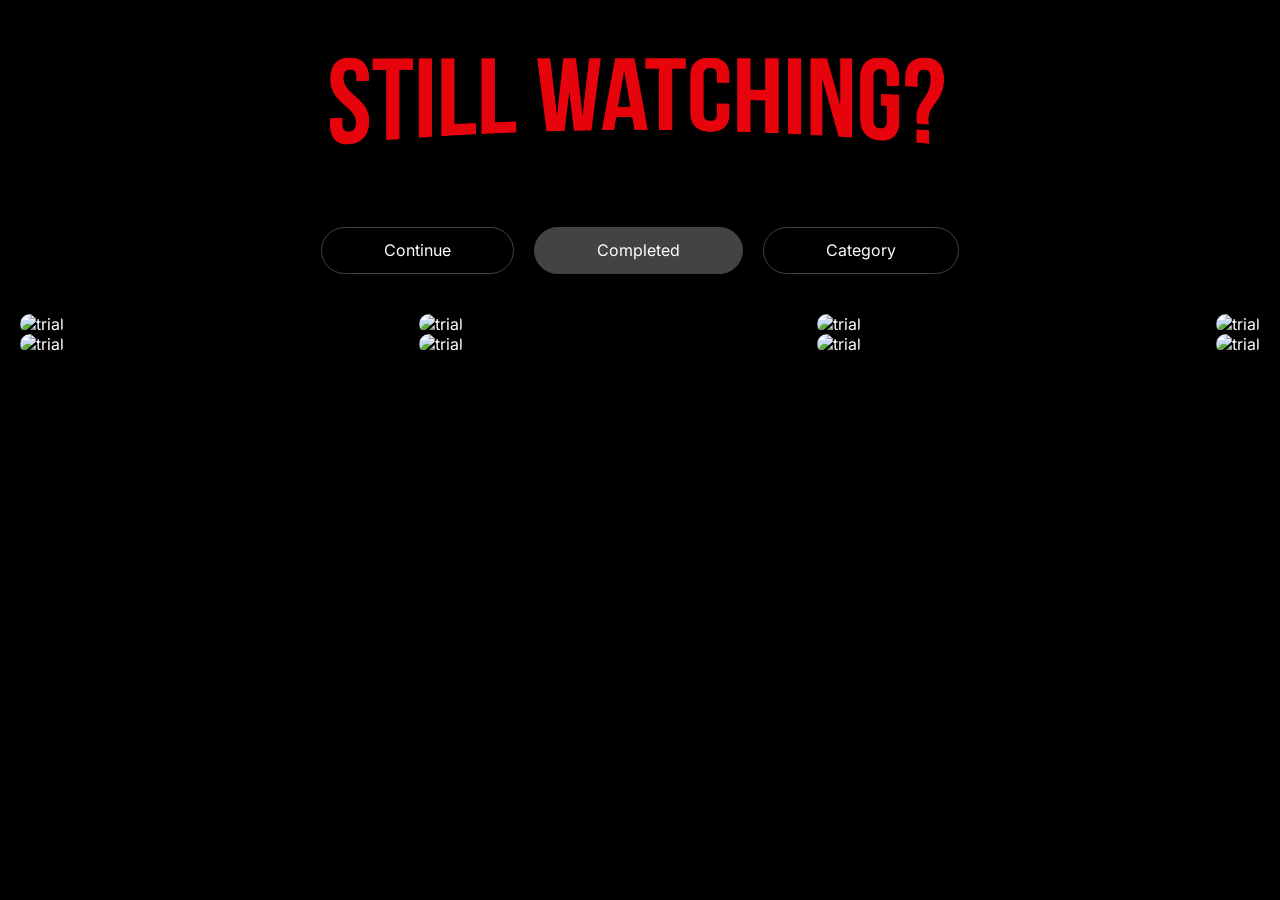
==== completed.htm @ 782ecfad "Add files via upload" ====
<!DOCTYPE html>
<html lang="en">
<head>
    <meta charset="UTF-8">
    <meta name="viewport" content="width=device-width, initial-scale=1.0">
    <title>Completed | Still Watching?</title>
    <link rel="stylesheet" href="styles.css">
    <script src="https://kit.fontawesome.com/363bfb890f.js" crossorigin="anonymous"></script>
    <link rel="stylesheet" href="https://fonts.googleapis.com/css?family=Inter">
    <link rel="apple-touch-icon" sizes="180x180" href="favicon_io/apple-touch-icon.png">
    <link rel="icon" type="image/png" sizes="32x32" href="favicon_io/favicon-32x32.png">
    <link rel="icon" type="image/png" sizes="16x16" href="favicon_io/favicon-16x16.png">
    <link rel="manifest" href="favicon_io/site.webmanifest">
</head>
<body>
    <div class="logo">
        <img src="siteart/logo.png" alt="Still Watching Logo">
        <div class="navigation">
            <a href="index.htm" class="nav-btn">Continue</a>
            <a href="completed.htm" class="nav-btn-active">Completed</a>
            <role="button" class="nav-btn">Category <i class="fa-solid fa-angle-down"></i></role>
            <!--Make drop down categories, overlay?-->

            <!--font awesome icon not loadingin properly-->
        </div>
    </div>
    <div class="show-grid">
        <div class="show"><img src="siteart/McGuire-Stone.jpg" alt="trial"> </div>
            <!--<div class="show-info"></div>-->
        <div class="show"><img src="siteart/McGuire-Stone.jpg" alt="trial"> </div>
        <div class="show"><img src="siteart/McGuire-Stone.jpg" alt="trial"> </div>
        <div class="show"><img src="siteart/McGuire-Stone.jpg" alt="trial"> </div>
        <div class="show"><img src="siteart/McGuire-Stone.jpg" alt="trial"> </div>
        <div class="show"><img src="siteart/McGuire-Stone.jpg" alt="trial"> </div>
        <div class="show"><img src="siteart/McGuire-Stone.jpg" alt="trial"> </div>
        <div class="show"><img src="siteart/McGuire-Stone.jpg" alt="trial"> </div>

        <!--Make show-info an overlay with background dimmed, rectangular box in the middle of the screen. drop shadow on cards from figma: position x 0, y -5(going up) blur 10 color is black with 25% opacity. category color is D9D9D9 along with X-->
    </div>
</body>
</html>
---- styles.css ----
body{margin: 20px; font-family: "inter", sans-serif; background-color: #000000; color: #ffffff;}
 a{text-decoration: none; color: #ffffff;}
.logo{text-align: center;}
.logo img{width: 50%;}
.navigation{display: flex; gap: 20px; justify-content: center; padding:40px 0;}
.nav-btn-active{padding: 1% 5%; border:1px #434343 solid;background-color: #434343; border-radius: 50px; font-size: 1rem; cursor: pointer;}
.nav-btn{padding: 1% 5%; border:1px #434343 solid; border-radius: 50px; font-size: 1rem;}
.nav-btn:hover{background-color: #232323; cursor: pointer;}


.show-grid{display: flex; display: grid; grid-template-columns: auto auto auto auto; justify-content: space-between;}
.show{text-align: center;}
.show:hover{transform:scale(1.05); cursor: pointer; z-index: 2;}
.show img{position: relative; width: 75%; height: auto;
background: linear-gradient(180deg, rgba(0, 0, 0, 0) 82.69%, rgba(0, 0, 0, 0.5) 100%);
border-radius: 10px;}

.show-info{display: block; text-align: left; }


/* RESPONSIVE STYLES */
@media screen and (max-width: 850px) {
    .show-grid{grid-template-columns: auto auto auto;}
}
@media screen and (max-width: 550px) {
    .show-grid{grid-template-columns: auto auto;}
}
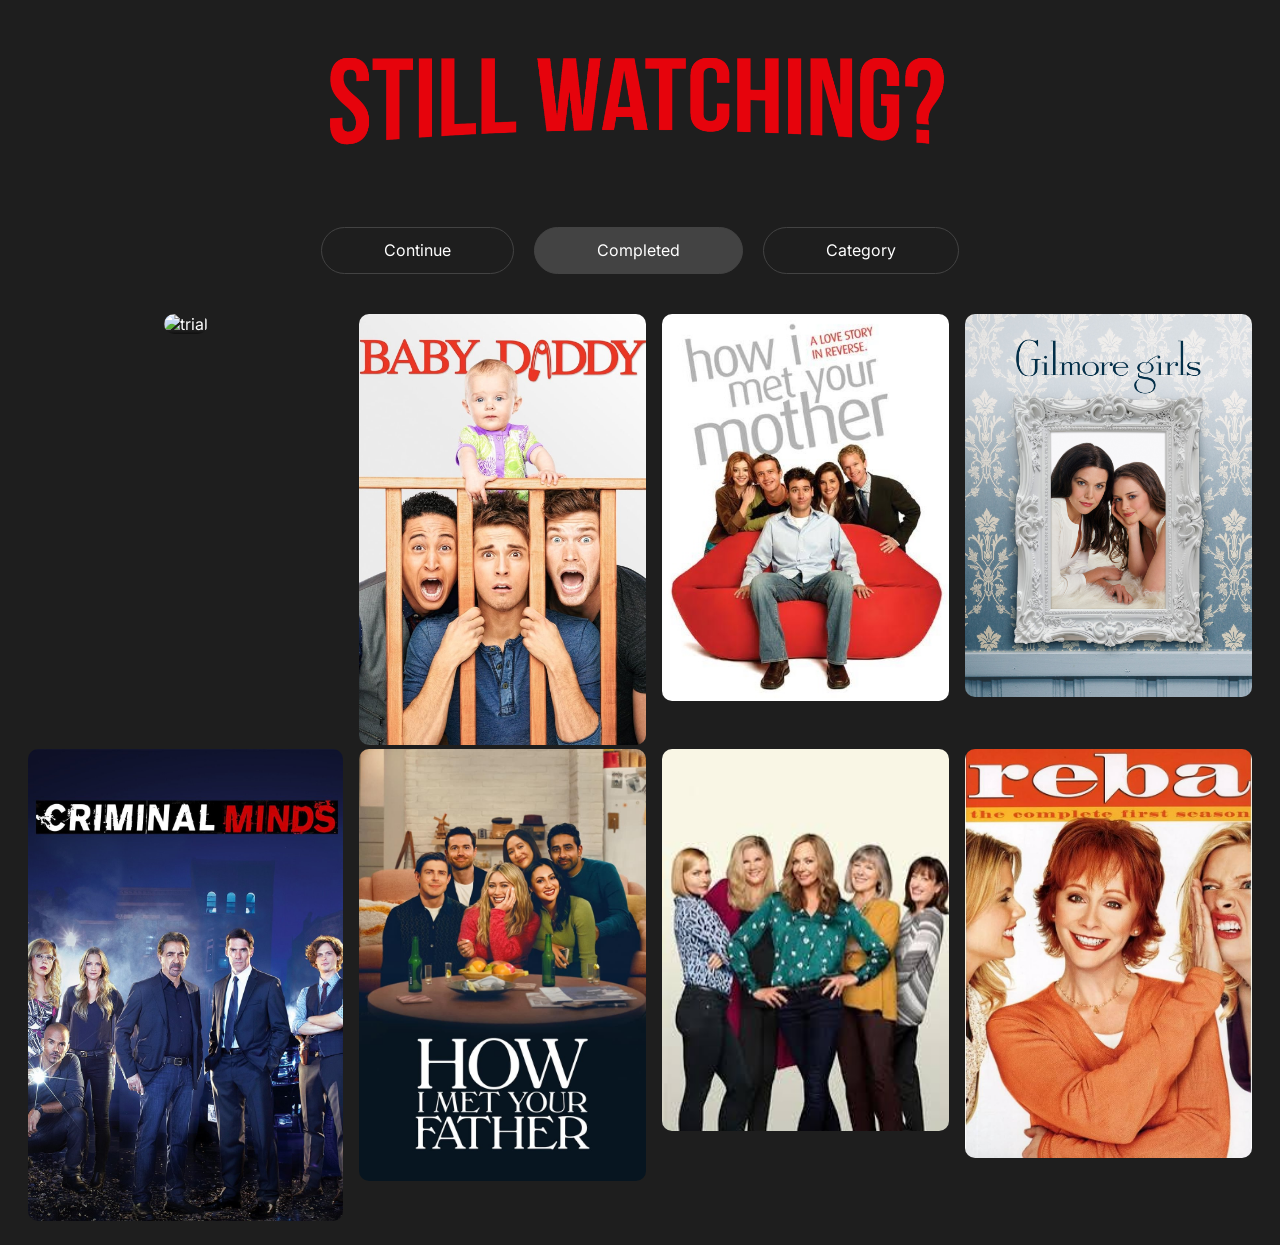
==== commit 86214143: "Add files via upload" ====
--- a/completed.htm
+++ b/completed.htm
@@ -18,23 +18,22 @@
         <div class="navigation">
             <a href="index.htm" class="nav-btn">Continue</a>
             <a href="completed.htm" class="nav-btn-active">Completed</a>
-            <role="button" class="nav-btn">Category <i class="fa-solid fa-angle-down"></i></role>
+            <role="button" class="nav-btn">Category <i cleass="fa-solid fa-angle-down"></i></role>
             <!--Make drop down categories, overlay?-->
 
             <!--font awesome icon not loadingin properly-->
         </div>
     </div>
     <div class="show-grid">
-        <div class="show"><img src="siteart/McGuire-Stone.jpg" alt="trial"> </div>
+        <div class="show"><img src="siteart/main/friends.jpg" alt="trial"> </div>
             <!--<div class="show-info"></div>-->
-        <div class="show"><img src="siteart/McGuire-Stone.jpg" alt="trial"> </div>
-        <div class="show"><img src="siteart/McGuire-Stone.jpg" alt="trial"> </div>
-        <div class="show"><img src="siteart/McGuire-Stone.jpg" alt="trial"> </div>
-        <div class="show"><img src="siteart/McGuire-Stone.jpg" alt="trial"> </div>
-        <div class="show"><img src="siteart/McGuire-Stone.jpg" alt="trial"> </div>
-        <div class="show"><img src="siteart/McGuire-Stone.jpg" alt="trial"> </div>
-        <div class="show"><img src="siteart/McGuire-Stone.jpg" alt="trial"> </div>
-
+        <div class="show"><img src="siteart/main/babydaddy.jpg" alt="trial"> </div>
+        <div class="show"><img src="siteart/main/howimetyourmother.jpg" alt="trial"> </div>
+        <div class="show"><img src="siteart/main/gilmoregirls.jpg" alt="trial"> </div>
+        <div class="show"><img src="siteart/main/criminalminds.jpg" alt="trial"> </div>
+        <div class="show"><img src="siteart/main/howimetyourfather.jpg" alt="trial"> </div>
+        <div class="show"><img src="siteart/main/mom.jpg" alt="trial"> </div>
+        <div class="show"><img src="siteart/main/reba.jpg" alt="trial"> </div>
         <!--Make show-info an overlay with background dimmed, rectangular box in the middle of the screen. drop shadow on cards from figma: position x 0, y -5(going up) blur 10 color is black with 25% opacity. category color is D9D9D9 along with X-->
     </div>
 </body>
--- a/styles.css
+++ b/styles.css
@@ -1,4 +1,4 @@
-body{margin: 20px; font-family: "inter", sans-serif; background-color: #000000; color: #ffffff;}
+body{margin: 20px; font-family: "inter", sans-serif; background-color: #1e1e1e; color: #ffffff;}
  a{text-decoration: none; color: #ffffff;}
 .logo{text-align: center;}
 .logo img{width: 50%;}
@@ -11,7 +11,7 @@
 .show-grid{display: flex; display: grid; grid-template-columns: auto auto auto auto; justify-content: space-between;}
 .show{text-align: center;}
 .show:hover{transform:scale(1.05); cursor: pointer; z-index: 2;}
-.show img{position: relative; width: 75%; height: auto;
+.show img{position: relative; width: 95%; height: auto;
 background: linear-gradient(180deg, rgba(0, 0, 0, 0) 82.69%, rgba(0, 0, 0, 0.5) 100%);
 border-radius: 10px;}
 
@@ -24,6 +24,7 @@
 }
 @media screen and (max-width: 550px) {
     .show-grid{grid-template-columns: auto auto;}
+    .show img{width: 100%;}
 }
 
 
